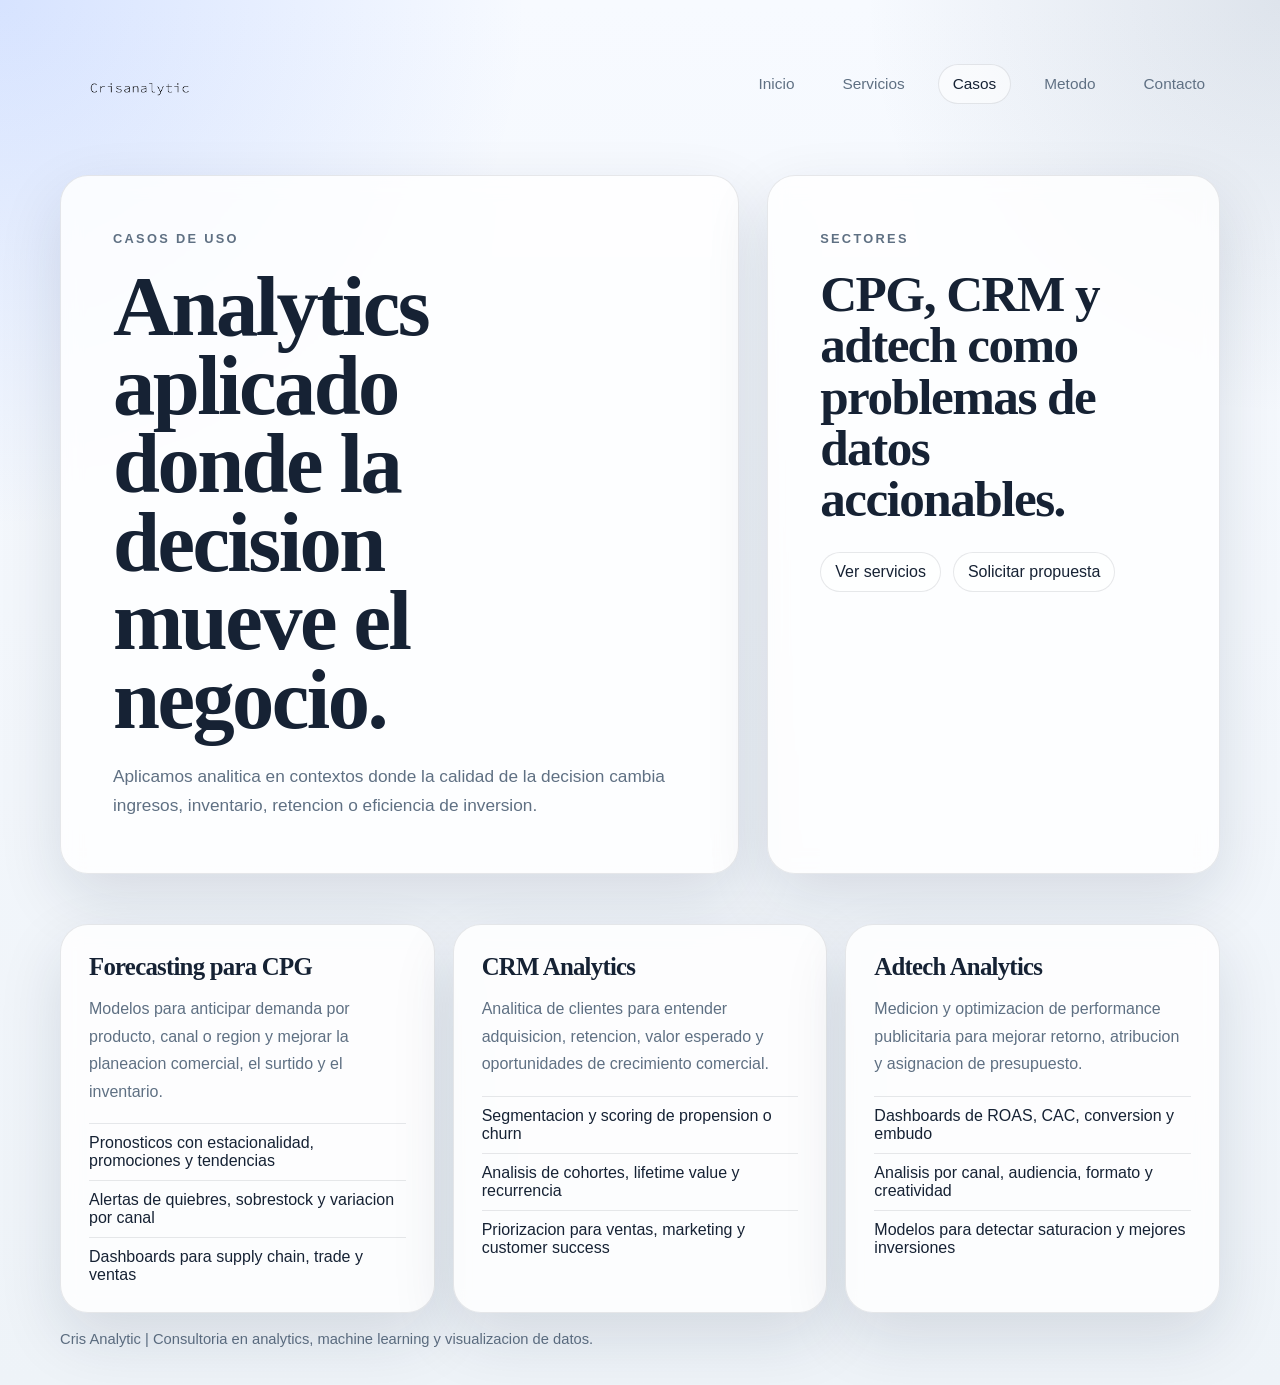
==== cases.html @ 9edd8080 "Convert site to multi-page navigation" ====
<!doctype html>
<html lang="es">
  <head>
    <meta charset="utf-8">
    <meta name="viewport" content="width=device-width, initial-scale=1">
    <title>Casos de Uso | Cris Analytic</title>
    <meta
      name="description"
      content="Casos de uso de forecasting para CPG, CRM analytics y adtech analytics."
    >
    <link rel="stylesheet" href="styles.css">
  </head>
  <body>
    <div class="page">
      <header class="topbar">
        <a class="brand" href="index.html" aria-label="Cris Analytic">
          <img src="assets/logotipo-negro.png" alt="Cris Analytic">
        </a>
        <nav class="nav">
          <a href="index.html">Inicio</a>
          <a href="services.html">Servicios</a>
          <a class="is-active" href="cases.html">Casos</a>
          <a href="method.html">Metodo</a>
          <a href="contact.html">Contacto</a>
        </nav>
      </header>

      <main>
        <section class="page-hero">
          <div class="page-panel">
            <p class="eyebrow">Casos de uso</p>
            <h1 style="max-width: 12ch;">Analytics aplicado donde la decision mueve el negocio.</h1>
            <p class="lede">
              Aplicamos analitica en contextos donde la calidad de la decision
              cambia ingresos, inventario, retencion o eficiencia de inversion.
            </p>
          </div>
          <div class="page-panel">
            <p class="eyebrow">Sectores</p>
            <h2>CPG, CRM y adtech como problemas de datos accionables.</h2>
            <div class="subnav">
              <a href="services.html">Ver servicios</a>
              <a href="contact.html">Solicitar propuesta</a>
            </div>
          </div>
        </section>

        <section>
          <div class="use-cases">
            <article class="section-card">
              <h3>Forecasting para CPG</h3>
              <p>
                Modelos para anticipar demanda por producto, canal o region y
                mejorar la planeacion comercial, el surtido y el inventario.
              </p>
              <ul class="list">
                <li>Pronosticos con estacionalidad, promociones y tendencias</li>
                <li>Alertas de quiebres, sobrestock y variacion por canal</li>
                <li>Dashboards para supply chain, trade y ventas</li>
              </ul>
            </article>
            <article class="section-card">
              <h3>CRM Analytics</h3>
              <p>
                Analitica de clientes para entender adquisicion, retencion,
                valor esperado y oportunidades de crecimiento comercial.
              </p>
              <ul class="list">
                <li>Segmentacion y scoring de propension o churn</li>
                <li>Analisis de cohortes, lifetime value y recurrencia</li>
                <li>Priorizacion para ventas, marketing y customer success</li>
              </ul>
            </article>
            <article class="section-card">
              <h3>Adtech Analytics</h3>
              <p>
                Medicion y optimizacion de performance publicitaria para mejorar
                retorno, atribucion y asignacion de presupuesto.
              </p>
              <ul class="list">
                <li>Dashboards de ROAS, CAC, conversion y embudo</li>
                <li>Analisis por canal, audiencia, formato y creatividad</li>
                <li>Modelos para detectar saturacion y mejores inversiones</li>
              </ul>
            </article>
          </div>
        </section>
      </main>

      <footer>
        Cris Analytic | Consultoria en analytics, machine learning y visualizacion de datos.
      </footer>
    </div>
  </body>
</html>
---- styles.css ----
:root {
  color-scheme: light;
  --bg: #eef3f8;
  --bg-strong: #0e2238;
  --surface: rgba(255, 255, 255, 0.82);
  --surface-strong: #f8fbff;
  --text: #162234;
  --muted: #5f7083;
  --line: rgba(22, 34, 52, 0.1);
  --accent: #2e6bff;
  --accent-2: #8ba3bd;
  --shadow: 0 24px 64px rgba(14, 34, 56, 0.12);
}

* {
  box-sizing: border-box;
}

html {
  scroll-behavior: smooth;
}

body {
  margin: 0;
  font-family: "Avenir Next", "Segoe UI", sans-serif;
  color: var(--text);
  background:
    radial-gradient(circle at top left, rgba(46, 107, 255, 0.16), transparent 28%),
    radial-gradient(circle at top right, rgba(69, 93, 120, 0.14), transparent 22%),
    linear-gradient(180deg, #f7faff 0%, var(--bg) 100%);
}

a {
  color: inherit;
  text-decoration: none;
}

.page {
  width: min(1160px, calc(100% - 32px));
  margin: 0 auto;
}

.topbar {
  display: flex;
  justify-content: space-between;
  align-items: center;
  padding: 24px 0 10px;
}

.brand {
  display: inline-flex;
  align-items: center;
}

.brand img {
  display: block;
  width: 172px;
  height: auto;
}

.nav {
  display: flex;
  gap: 18px;
  flex-wrap: wrap;
  font-size: 0.96rem;
  color: var(--muted);
}

.nav a {
  padding: 10px 14px;
  border-radius: 999px;
  border: 1px solid transparent;
}

.nav a:hover,
.nav a.is-active {
  border-color: var(--line);
  background: rgba(255, 255, 255, 0.55);
  color: var(--text);
}

.hero,
.page-hero {
  display: grid;
  grid-template-columns: minmax(0, 1.2fr) minmax(280px, 0.8fr);
  gap: 28px;
  padding: 22px 0 32px;
}

.hero-copy,
.hero-panel,
.section-card,
.contact-card,
.page-panel {
  border: 1px solid var(--line);
  border-radius: 28px;
  background: var(--surface);
  backdrop-filter: blur(10px);
  box-shadow: var(--shadow);
}

.hero-copy,
.page-panel {
  padding: 52px;
}

.hero-brand {
  display: inline-flex;
  align-items: center;
  margin-bottom: 22px;
}

.hero-brand img {
  display: block;
  width: min(240px, 58vw);
  height: auto;
}

.eyebrow {
  margin: 0 0 18px;
  font-size: 0.8rem;
  font-weight: 700;
  letter-spacing: 0.18em;
  text-transform: uppercase;
  color: var(--accent);
}

h1,
h2,
h3 {
  margin: 0;
  font-family: Georgia, "Times New Roman", serif;
  letter-spacing: -0.03em;
}

h1 {
  font-size: clamp(3rem, 6.6vw, 6rem);
  line-height: 0.93;
  max-width: 10ch;
}

h2 {
  font-size: clamp(2rem, 4vw, 3.2rem);
  line-height: 1;
}

.lede,
.page-panel p,
.section-head p,
.section-card p,
.step p,
.contact-card p,
.panel-top p,
.panel-item span {
  color: var(--muted);
  line-height: 1.72;
}

.lede {
  margin: 22px 0 0;
  max-width: 58ch;
  font-size: 1.08rem;
  line-height: 1.8;
}

.actions {
  display: flex;
  gap: 14px;
  flex-wrap: wrap;
  margin-top: 30px;
}

.button {
  display: inline-flex;
  align-items: center;
  justify-content: center;
  min-height: 48px;
  padding: 0 20px;
  border-radius: 999px;
  border: 1px solid transparent;
  font-weight: 700;
  transition: transform 180ms ease, border-color 180ms ease, background 180ms ease;
}

.button:hover {
  transform: translateY(-1px);
}

.button-primary {
  background: var(--bg-strong);
  color: #fff;
}

.button-secondary {
  border-color: var(--line);
  color: var(--text);
  background: rgba(255, 255, 255, 0.45);
}

.metrics,
.services,
.use-cases,
.approach,
.cards-2 {
  display: grid;
  gap: 18px;
}

.metrics,
.services,
.use-cases {
  grid-template-columns: repeat(3, minmax(0, 1fr));
}

.approach {
  grid-template-columns: repeat(4, minmax(0, 1fr));
  gap: 16px;
}

.cards-2 {
  grid-template-columns: repeat(2, minmax(0, 1fr));
}

.metric,
.step {
  border: 1px solid var(--line);
}

.metric {
  padding: 18px;
  border-radius: 18px;
  background: rgba(255, 255, 255, 0.6);
}

.metric strong {
  display: block;
  font-size: 1.7rem;
  font-family: Georgia, "Times New Roman", serif;
}

.metric span {
  display: block;
  margin-top: 6px;
  font-size: 0.92rem;
  color: var(--muted);
}

.hero-panel {
  overflow: hidden;
  background:
    linear-gradient(180deg, rgba(14, 34, 56, 0.98) 0%, rgba(27, 57, 92, 0.96) 100%);
  color: #edf4ff;
}

.panel-top {
  padding: 32px 32px 24px;
}

.panel-logo {
  display: block;
  width: 170px;
  height: auto;
  margin-bottom: 18px;
}

.panel-top p {
  margin: 0;
  color: rgba(237, 244, 255, 0.76);
  line-height: 1.7;
}

.panel-grid {
  display: grid;
  gap: 1px;
  background: rgba(255, 255, 255, 0.08);
}

.panel-item {
  padding: 22px 32px;
  background: rgba(0, 0, 0, 0.08);
}

.panel-item strong {
  display: block;
  font-size: 1rem;
}

.panel-item span {
  display: block;
  margin-top: 6px;
  color: rgba(237, 244, 255, 0.72);
  line-height: 1.6;
}

section {
  padding: 18px 0;
}

.section-head {
  display: flex;
  justify-content: space-between;
  gap: 24px;
  align-items: end;
  margin-bottom: 18px;
}

.section-head p {
  max-width: 58ch;
  margin: 0;
}

.section-card {
  padding: 28px;
}

.section-card h3 {
  font-size: 1.55rem;
  margin-bottom: 14px;
}

.section-card p {
  margin: 0;
}

.list {
  margin: 18px 0 0;
  padding: 0;
  list-style: none;
  display: grid;
  gap: 10px;
}

.list li {
  padding-top: 10px;
  border-top: 1px solid var(--line);
  color: var(--text);
}

.step {
  padding: 24px;
  border-radius: 22px;
  background: var(--surface-strong);
}

.step-index {
  display: inline-flex;
  align-items: center;
  justify-content: center;
  width: 38px;
  height: 38px;
  border-radius: 50%;
  margin-bottom: 16px;
  background: rgba(46, 107, 255, 0.12);
  color: var(--accent);
  font-weight: 800;
}

.step p {
  margin: 10px 0 0;
  line-height: 1.68;
}

.contact-card {
  padding: 34px;
  margin: 22px 0 40px;
  display: flex;
  justify-content: space-between;
  gap: 20px;
  align-items: center;
}

.contact-card p {
  margin: 12px 0 0;
  max-width: 58ch;
}

.mail {
  display: inline-flex;
  align-items: center;
  min-height: 52px;
  padding: 0 22px;
  border-radius: 999px;
  background: linear-gradient(135deg, #2258d8 0%, #2e6bff 100%);
  color: #fff;
  font-weight: 700;
  white-space: nowrap;
}

.subnav {
  display: flex;
  gap: 12px;
  flex-wrap: wrap;
  margin-top: 28px;
}

.subnav a {
  padding: 10px 14px;
  border-radius: 999px;
  border: 1px solid var(--line);
  background: rgba(255, 255, 255, 0.5);
}

footer {
  padding: 0 0 38px;
  font-size: 0.92rem;
  color: var(--muted);
}

@media (max-width: 960px) {
  .hero,
  .page-hero,
  .services,
  .use-cases,
  .approach,
  .contact-card,
  .cards-2 {
    grid-template-columns: 1fr;
  }

  .topbar,
  .section-head,
  .contact-card {
    align-items: start;
  }

  .contact-card {
    display: grid;
  }
}

@media (max-width: 640px) {
  .page {
    width: min(100% - 20px, 1160px);
  }

  .hero-copy,
  .page-panel,
  .section-card,
  .contact-card,
  .panel-top,
  .panel-item {
    padding-left: 22px;
    padding-right: 22px;
  }

  .hero-copy,
  .page-panel {
    padding-top: 34px;
    padding-bottom: 34px;
  }

  .nav {
    display: none;
  }

  .metrics {
    grid-template-columns: 1fr;
  }
}
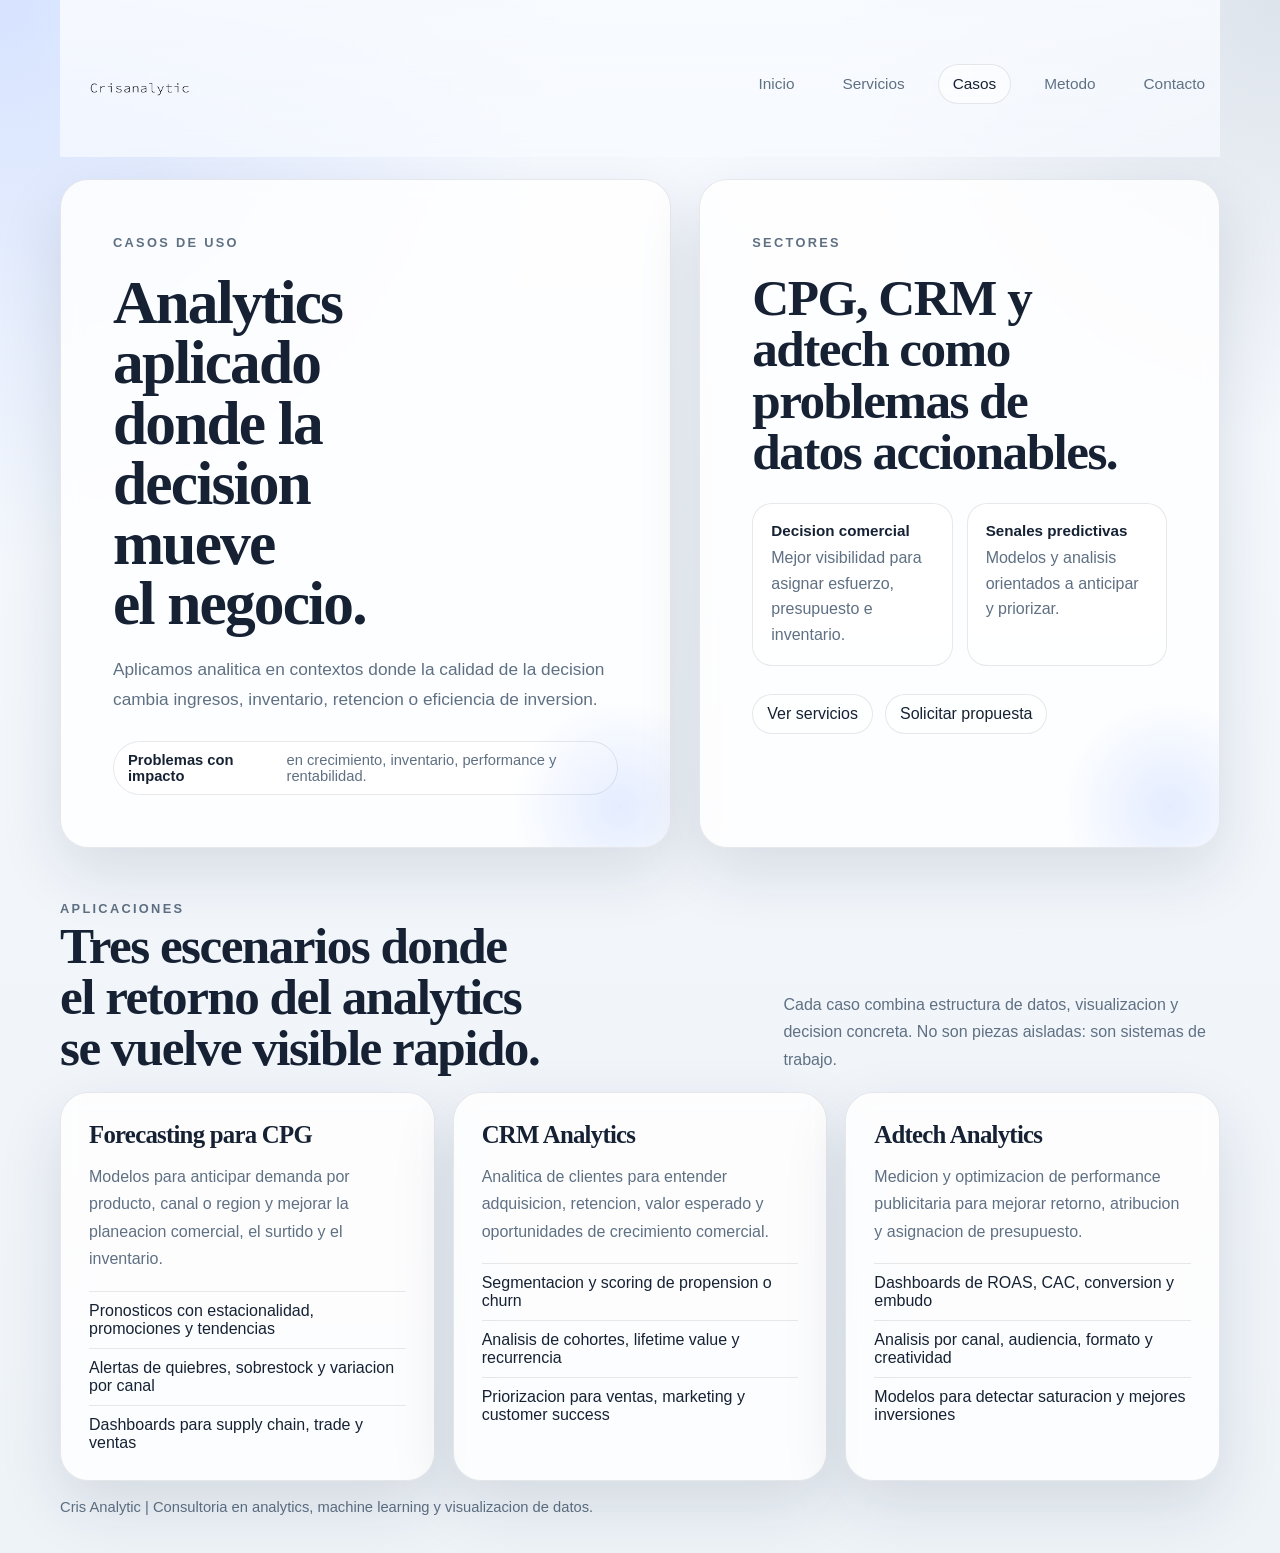
==== commit ecec91d2: "Refine internal pages and fix oversized headings" ====
--- a/cases.html
+++ b/cases.html
@@ -29,15 +29,26 @@
         <section class="page-hero">
           <div class="page-panel">
             <p class="eyebrow">Casos de uso</p>
-            <h1 style="max-width: 12ch;">Analytics aplicado donde la decision mueve el negocio.</h1>
+            <h1 class="page-title">Analytics aplicado donde la decision mueve el negocio.</h1>
             <p class="lede">
               Aplicamos analitica en contextos donde la calidad de la decision
               cambia ingresos, inventario, retencion o eficiencia de inversion.
             </p>
+            <div class="page-kicker"><strong>Problemas con impacto</strong><span>en crecimiento, inventario, performance y rentabilidad.</span></div>
           </div>
           <div class="page-panel">
             <p class="eyebrow">Sectores</p>
             <h2>CPG, CRM y adtech como problemas de datos accionables.</h2>
+            <div class="micro-grid">
+              <div class="micro-card">
+                <strong>Decision comercial</strong>
+                <span>Mejor visibilidad para asignar esfuerzo, presupuesto e inventario.</span>
+              </div>
+              <div class="micro-card">
+                <strong>Senales predictivas</strong>
+                <span>Modelos y analisis orientados a anticipar y priorizar.</span>
+              </div>
+            </div>
             <div class="subnav">
               <a href="services.html">Ver servicios</a>
               <a href="contact.html">Solicitar propuesta</a>
@@ -46,6 +57,16 @@
         </section>
 
         <section>
+          <div class="section-head">
+            <div>
+              <p class="eyebrow">Aplicaciones</p>
+              <h2>Tres escenarios donde el retorno del analytics se vuelve visible rapido.</h2>
+            </div>
+            <p>
+              Cada caso combina estructura de datos, visualizacion y decision
+              concreta. No son piezas aisladas: son sistemas de trabajo.
+            </p>
+          </div>
           <div class="use-cases">
             <article class="section-card">
               <h3>Forecasting para CPG</h3>
--- a/styles.css
+++ b/styles.css
@@ -44,7 +44,12 @@
   display: flex;
   justify-content: space-between;
   align-items: center;
-  padding: 24px 0 10px;
+  padding: 24px 0 14px;
+  position: sticky;
+  top: 0;
+  z-index: 20;
+  backdrop-filter: blur(16px);
+  background: linear-gradient(180deg, rgba(247, 250, 255, 0.92) 0%, rgba(247, 250, 255, 0.72) 100%);
 }
 
 .brand {
@@ -85,6 +90,11 @@
   grid-template-columns: minmax(0, 1.2fr) minmax(280px, 0.8fr);
   gap: 28px;
   padding: 22px 0 32px;
+}
+
+.page-hero {
+  grid-template-columns: minmax(0, 1.08fr) minmax(320px, 0.92fr);
+  align-items: stretch;
 }
 
 .hero-copy,
@@ -104,6 +114,23 @@
   padding: 52px;
 }
 
+.page-panel {
+  position: relative;
+  overflow: hidden;
+}
+
+.page-panel::before {
+  content: "";
+  position: absolute;
+  right: -60px;
+  bottom: -70px;
+  width: 220px;
+  height: 220px;
+  border-radius: 50%;
+  background: radial-gradient(circle, rgba(46, 107, 255, 0.12) 0%, rgba(46, 107, 255, 0) 70%);
+  pointer-events: none;
+}
+
 .hero-brand {
   display: inline-flex;
   align-items: center;
@@ -137,11 +164,13 @@
   font-size: clamp(3rem, 6.6vw, 6rem);
   line-height: 0.93;
   max-width: 10ch;
+  text-wrap: balance;
 }
 
 h2 {
   font-size: clamp(2rem, 4vw, 3.2rem);
   line-height: 1;
+  text-wrap: balance;
 }
 
 .lede,
@@ -163,6 +192,29 @@
   line-height: 1.8;
 }
 
+.page-title {
+  max-width: 11ch;
+  font-size: clamp(2.65rem, 4.8vw, 4.9rem);
+  line-height: 0.98;
+}
+
+.page-kicker {
+  display: inline-flex;
+  align-items: center;
+  gap: 10px;
+  padding: 10px 14px;
+  margin-top: 26px;
+  border: 1px solid var(--line);
+  border-radius: 999px;
+  background: rgba(255, 255, 255, 0.65);
+  font-size: 0.92rem;
+  color: var(--muted);
+}
+
+.page-kicker strong {
+  color: var(--text);
+}
+
 .actions {
   display: flex;
   gap: 14px;
@@ -398,6 +450,38 @@
   border-radius: 999px;
   border: 1px solid var(--line);
   background: rgba(255, 255, 255, 0.5);
+}
+
+.subnav a:hover {
+  background: rgba(46, 107, 255, 0.08);
+  border-color: rgba(46, 107, 255, 0.18);
+}
+
+.micro-grid {
+  display: grid;
+  grid-template-columns: repeat(2, minmax(0, 1fr));
+  gap: 14px;
+  margin-top: 26px;
+}
+
+.micro-card {
+  padding: 18px;
+  border: 1px solid var(--line);
+  border-radius: 20px;
+  background: rgba(255, 255, 255, 0.58);
+}
+
+.micro-card strong {
+  display: block;
+  font-size: 0.95rem;
+  color: var(--text);
+}
+
+.micro-card span {
+  display: block;
+  margin-top: 6px;
+  color: var(--muted);
+  line-height: 1.6;
 }
 
 footer {
@@ -426,6 +510,10 @@
   .contact-card {
     display: grid;
   }
+
+  .page-title {
+    max-width: none;
+  }
 }
 
 @media (max-width: 640px) {
@@ -449,11 +537,28 @@
     padding-bottom: 34px;
   }
 
+  .topbar {
+    position: static;
+    display: grid;
+    gap: 14px;
+  }
+
   .nav {
+    display: flex;
+    overflow-x: auto;
+    padding-bottom: 4px;
+    scrollbar-width: none;
+  }
+
+  .nav::-webkit-scrollbar {
     display: none;
   }
 
   .metrics {
     grid-template-columns: 1fr;
   }
-}
+
+  .micro-grid {
+    grid-template-columns: 1fr;
+  }
+}
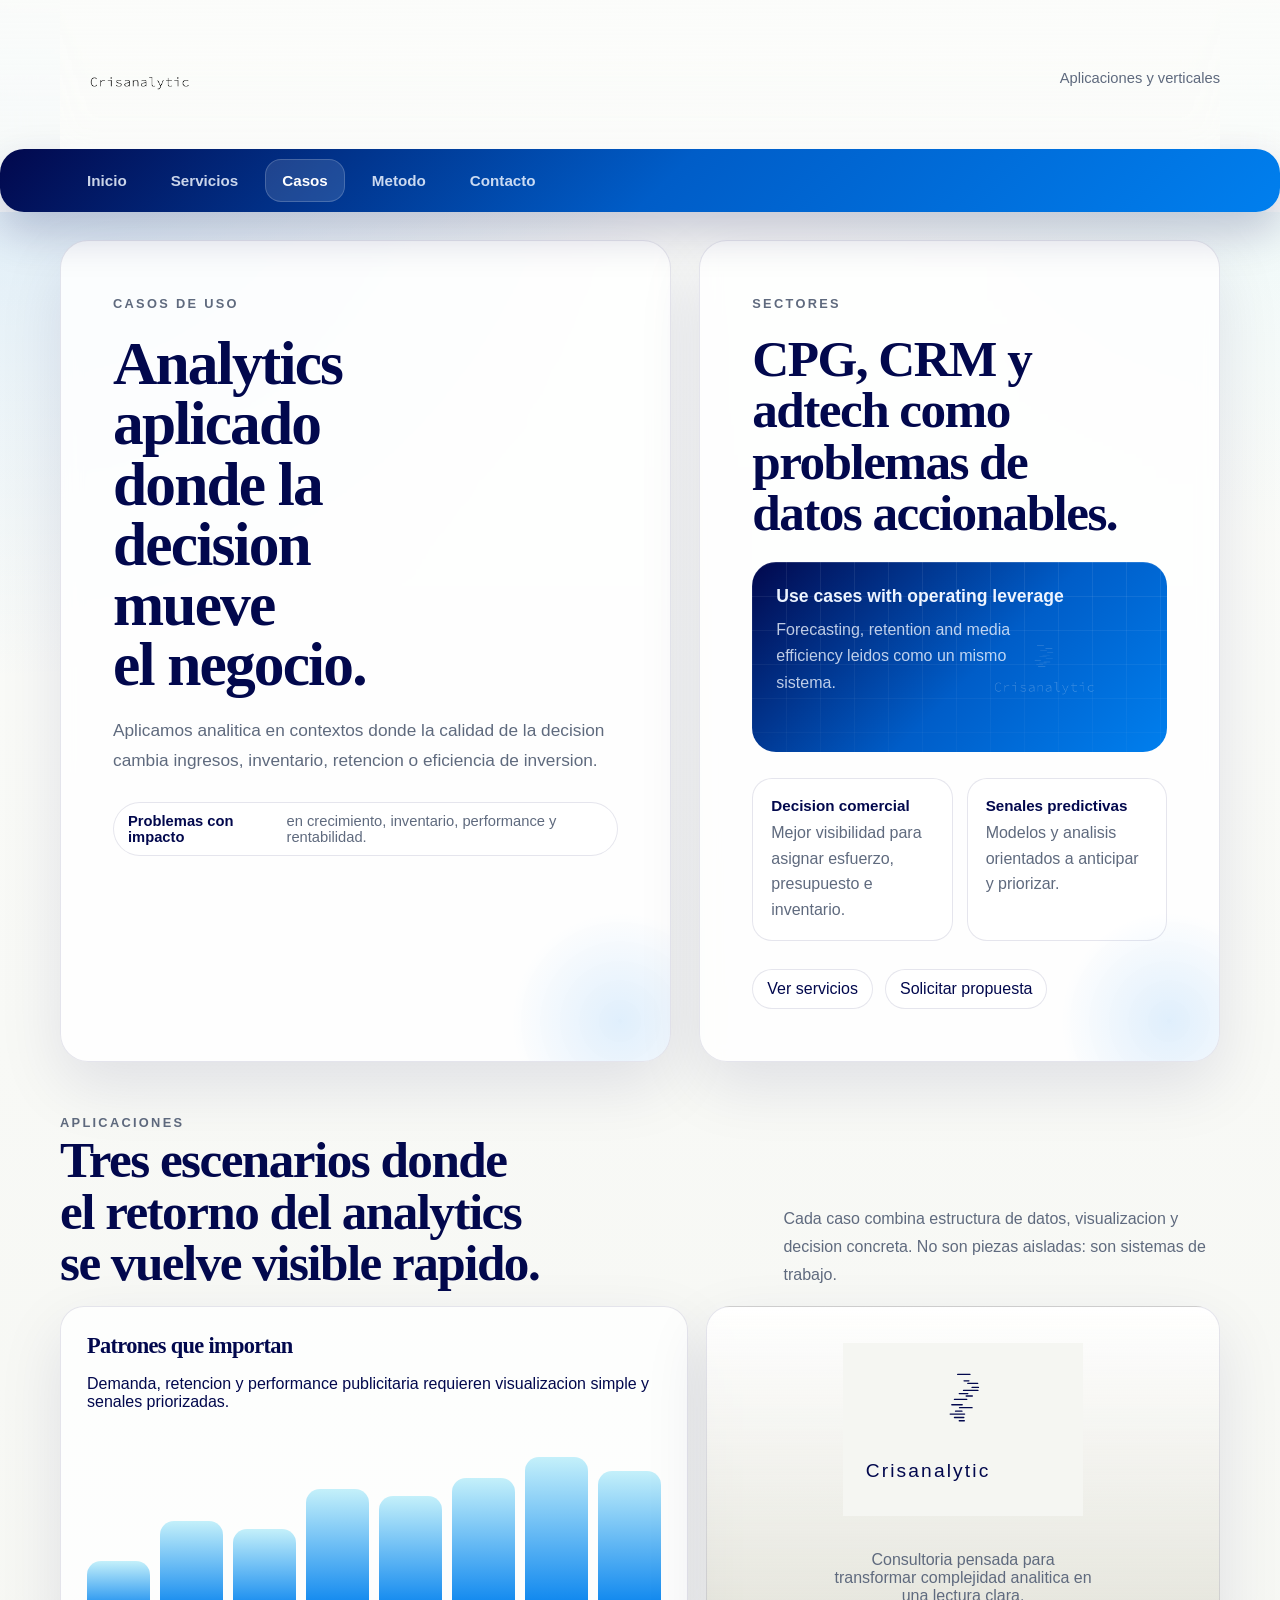
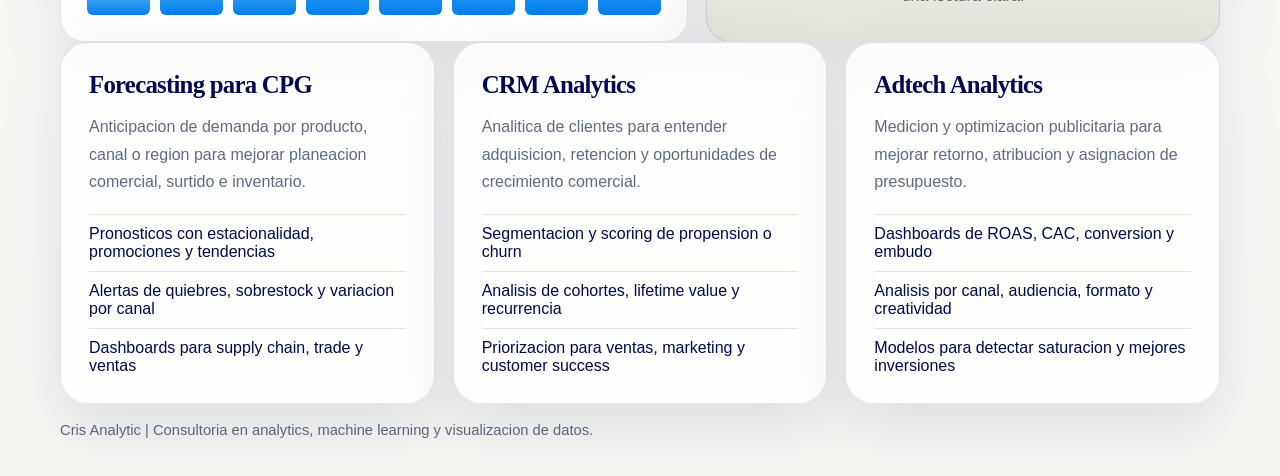
==== commit bfa6546e: "Apply new brand palette and add line logo asset" ====
--- a/cases.html
+++ b/cases.html
@@ -11,19 +11,29 @@
     <link rel="stylesheet" href="styles.css">
   </head>
   <body>
-    <div class="page">
-      <header class="topbar">
-        <a class="brand" href="index.html" aria-label="Cris Analytic">
-          <img src="assets/logotipo-negro.png" alt="Cris Analytic">
-        </a>
-        <nav class="nav">
+    <div class="header-stack">
+      <div class="page">
+        <header class="topbar">
+          <a class="brand" href="index.html" aria-label="Cris Analytic">
+            <img src="assets/logotipo-negro.png" alt="Cris Analytic">
+          </a>
+          <nav class="nav">
+            <span>Aplicaciones y verticales</span>
+          </nav>
+        </header>
+      </div>
+      <nav class="tabbar" aria-label="Secciones del sitio">
+        <div class="tabbar-inner">
           <a href="index.html">Inicio</a>
           <a href="services.html">Servicios</a>
           <a class="is-active" href="cases.html">Casos</a>
           <a href="method.html">Metodo</a>
           <a href="contact.html">Contacto</a>
-        </nav>
-      </header>
+        </div>
+      </nav>
+    </div>
+
+    <div class="page">
 
       <main>
         <section class="page-hero">
@@ -39,6 +49,14 @@
           <div class="page-panel">
             <p class="eyebrow">Sectores</p>
             <h2>CPG, CRM y adtech como problemas de datos accionables.</h2>
+            <div class="hero-visual" aria-hidden="true" style="margin-top: 24px; min-height: 190px;">
+              <div class="hero-visual-grid"></div>
+              <div class="hero-visual-copy">
+                <strong>Use cases with operating leverage</strong>
+                <span>Forecasting, retention and media efficiency leidos como un mismo sistema.</span>
+              </div>
+              <img src="assets/isologo-blanco.png" alt="">
+            </div>
             <div class="micro-grid">
               <div class="micro-card">
                 <strong>Decision comercial</strong>
@@ -67,12 +85,32 @@
               concreta. No son piezas aisladas: son sistemas de trabajo.
             </p>
           </div>
+          <div class="visual-band">
+            <article class="visual-card">
+              <h3>Patrones que importan</h3>
+              <p>Demanda, retencion y performance publicitaria requieren visualizacion simple y senales priorizadas.</p>
+              <div class="mini-chart" aria-hidden="true">
+                <span style="height: 30%;"></span>
+                <span style="height: 52%;"></span>
+                <span style="height: 48%;"></span>
+                <span style="height: 70%;"></span>
+                <span style="height: 66%;"></span>
+                <span style="height: 76%;"></span>
+                <span style="height: 88%;"></span>
+                <span style="height: 80%;"></span>
+              </div>
+            </article>
+            <article class="logo-card">
+              <img src="assets/crisanalytic-line.svg" alt="Crisanalytic">
+              <p>Consultoria pensada para transformar complejidad analitica en una lectura clara.</p>
+            </article>
+          </div>
           <div class="use-cases">
             <article class="section-card">
               <h3>Forecasting para CPG</h3>
               <p>
-                Modelos para anticipar demanda por producto, canal o region y
-                mejorar la planeacion comercial, el surtido y el inventario.
+                Anticipacion de demanda por producto, canal o region para
+                mejorar planeacion comercial, surtido e inventario.
               </p>
               <ul class="list">
                 <li>Pronosticos con estacionalidad, promociones y tendencias</li>
@@ -83,8 +121,8 @@
             <article class="section-card">
               <h3>CRM Analytics</h3>
               <p>
-                Analitica de clientes para entender adquisicion, retencion,
-                valor esperado y oportunidades de crecimiento comercial.
+                Analitica de clientes para entender adquisicion, retencion y
+                oportunidades de crecimiento comercial.
               </p>
               <ul class="list">
                 <li>Segmentacion y scoring de propension o churn</li>
@@ -95,8 +133,8 @@
             <article class="section-card">
               <h3>Adtech Analytics</h3>
               <p>
-                Medicion y optimizacion de performance publicitaria para mejorar
-                retorno, atribucion y asignacion de presupuesto.
+                Medicion y optimizacion publicitaria para mejorar retorno,
+                atribucion y asignacion de presupuesto.
               </p>
               <ul class="list">
                 <li>Dashboards de ROAS, CAC, conversion y embudo</li>
--- a/styles.css
+++ b/styles.css
@@ -1,15 +1,16 @@
 :root {
   color-scheme: light;
-  --bg: #eef3f8;
-  --bg-strong: #0e2238;
+  --bg: #f5f6f2;
+  --bg-strong: #02084d;
   --surface: rgba(255, 255, 255, 0.82);
-  --surface-strong: #f8fbff;
-  --text: #162234;
-  --muted: #5f7083;
-  --line: rgba(22, 34, 52, 0.1);
-  --accent: #2e6bff;
-  --accent-2: #8ba3bd;
-  --shadow: 0 24px 64px rgba(14, 34, 56, 0.12);
+  --surface-strong: #fbfcfa;
+  --text: #02084d;
+  --muted: #5f6a7e;
+  --line: rgba(2, 8, 77, 0.1);
+  --accent: #007fee;
+  --accent-2: #c4f0fa;
+  --sand: #cecdbd;
+  --shadow: 0 24px 64px rgba(2, 8, 77, 0.1);
 }
 
 * {
@@ -25,9 +26,9 @@
   font-family: "Avenir Next", "Segoe UI", sans-serif;
   color: var(--text);
   background:
-    radial-gradient(circle at top left, rgba(46, 107, 255, 0.16), transparent 28%),
-    radial-gradient(circle at top right, rgba(69, 93, 120, 0.14), transparent 22%),
-    linear-gradient(180deg, #f7faff 0%, var(--bg) 100%);
+    radial-gradient(circle at top left, rgba(0, 127, 238, 0.14), transparent 28%),
+    radial-gradient(circle at top right, rgba(196, 240, 250, 0.3), transparent 22%),
+    linear-gradient(180deg, #fbfcfa 0%, var(--bg) 100%);
 }
 
 a {
@@ -44,12 +45,59 @@
   display: flex;
   justify-content: space-between;
   align-items: center;
-  padding: 24px 0 14px;
+  padding: 18px 0 12px;
   position: sticky;
   top: 0;
   z-index: 20;
   backdrop-filter: blur(16px);
-  background: linear-gradient(180deg, rgba(247, 250, 255, 0.92) 0%, rgba(247, 250, 255, 0.72) 100%);
+  background: linear-gradient(180deg, rgba(251, 252, 250, 0.94) 0%, rgba(251, 252, 250, 0.78) 100%);
+}
+
+.header-stack {
+  position: sticky;
+  top: 0;
+  z-index: 30;
+  backdrop-filter: blur(16px);
+  background: linear-gradient(180deg, rgba(251, 252, 250, 0.96) 0%, rgba(251, 252, 250, 0.8) 100%);
+}
+
+.tabbar {
+  margin: 0 0 18px;
+  border-radius: 24px;
+  background: linear-gradient(135deg, #02084d 0%, #005dc8 52%, #007fee 100%);
+  box-shadow: 0 20px 45px rgba(2, 8, 77, 0.22);
+}
+
+.tabbar-inner {
+  width: min(1160px, calc(100% - 32px));
+  margin: 0 auto;
+  display: flex;
+  gap: 10px;
+  align-items: center;
+  padding: 10px;
+  overflow-x: auto;
+  scrollbar-width: none;
+}
+
+.tabbar-inner::-webkit-scrollbar {
+  display: none;
+}
+
+.tabbar a {
+  color: rgba(237, 244, 255, 0.85);
+  white-space: nowrap;
+  padding: 12px 16px;
+  border-radius: 16px;
+  border: 1px solid transparent;
+  font-size: 0.95rem;
+  font-weight: 600;
+}
+
+.tabbar a:hover,
+.tabbar a.is-active {
+  color: #fff;
+  background: rgba(255, 255, 255, 0.12);
+  border-color: rgba(255, 255, 255, 0.18);
 }
 
 .brand {
@@ -65,23 +113,10 @@
 
 .nav {
   display: flex;
-  gap: 18px;
+  gap: 14px;
   flex-wrap: wrap;
-  font-size: 0.96rem;
+  font-size: 0.92rem;
   color: var(--muted);
-}
-
-.nav a {
-  padding: 10px 14px;
-  border-radius: 999px;
-  border: 1px solid transparent;
-}
-
-.nav a:hover,
-.nav a.is-active {
-  border-color: var(--line);
-  background: rgba(255, 255, 255, 0.55);
-  color: var(--text);
 }
 
 .hero,
@@ -89,7 +124,7 @@
   display: grid;
   grid-template-columns: minmax(0, 1.2fr) minmax(280px, 0.8fr);
   gap: 28px;
-  padding: 22px 0 32px;
+  padding: 10px 0 32px;
 }
 
 .page-hero {
@@ -127,7 +162,7 @@
   width: 220px;
   height: 220px;
   border-radius: 50%;
-  background: radial-gradient(circle, rgba(46, 107, 255, 0.12) 0%, rgba(46, 107, 255, 0) 70%);
+  background: radial-gradient(circle, rgba(0, 127, 238, 0.12) 0%, rgba(0, 127, 238, 0) 70%);
   pointer-events: none;
 }
 
@@ -206,7 +241,7 @@
   margin-top: 26px;
   border: 1px solid var(--line);
   border-radius: 999px;
-  background: rgba(255, 255, 255, 0.65);
+  background: rgba(255, 255, 255, 0.76);
   font-size: 0.92rem;
   color: var(--muted);
 }
@@ -249,6 +284,86 @@
   background: rgba(255, 255, 255, 0.45);
 }
 
+.visual-shell {
+  display: grid;
+  gap: 18px;
+  margin-top: 26px;
+}
+
+.hero-visual {
+  position: relative;
+  min-height: 220px;
+  overflow: hidden;
+  border-radius: 24px;
+  background: linear-gradient(135deg, #02084d 0%, #005dc8 55%, #007fee 100%);
+  box-shadow: inset 0 1px 0 rgba(255, 255, 255, 0.08);
+}
+
+.hero-visual img {
+  position: absolute;
+  right: 24px;
+  bottom: 18px;
+  width: min(240px, 42%);
+  height: auto;
+  opacity: 0.24;
+}
+
+.hero-visual-grid {
+  position: absolute;
+  inset: 0;
+  background:
+    linear-gradient(rgba(255, 255, 255, 0.08) 1px, transparent 1px),
+    linear-gradient(90deg, rgba(255, 255, 255, 0.08) 1px, transparent 1px);
+  background-size: 34px 34px;
+  mask-image: linear-gradient(180deg, rgba(0, 0, 0, 1), rgba(0, 0, 0, 0.35));
+}
+
+.hero-visual-copy {
+  position: relative;
+  z-index: 1;
+  padding: 24px;
+  max-width: 340px;
+  color: #edf4ff;
+}
+
+.hero-visual-copy strong {
+  display: block;
+  font-size: 1.1rem;
+}
+
+.hero-visual-copy span {
+  display: block;
+  margin-top: 10px;
+  line-height: 1.65;
+  color: rgba(237, 244, 255, 0.8);
+}
+
+.stat-strip {
+  display: grid;
+  grid-template-columns: repeat(3, minmax(0, 1fr));
+  gap: 12px;
+}
+
+.stat-chip {
+  padding: 16px 18px;
+  border-radius: 18px;
+  border: 1px solid var(--line);
+  background: rgba(196, 240, 250, 0.36);
+}
+
+.stat-chip strong {
+  display: block;
+  font: 700 1.15rem/1.1 Georgia, "Times New Roman", serif;
+}
+
+.stat-chip span {
+  display: block;
+  margin-top: 8px;
+  color: var(--muted);
+  line-height: 1.5;
+  font-size: 0.92rem;
+}
+
 .metrics,
 .services,
 .use-cases,
@@ -300,7 +415,7 @@
 .hero-panel {
   overflow: hidden;
   background:
-    linear-gradient(180deg, rgba(14, 34, 56, 0.98) 0%, rgba(27, 57, 92, 0.96) 100%);
+    linear-gradient(180deg, rgba(2, 8, 77, 0.98) 0%, rgba(0, 93, 200, 0.96) 100%);
   color: #edf4ff;
 }
 
@@ -342,6 +457,65 @@
   margin-top: 6px;
   color: rgba(237, 244, 255, 0.72);
   line-height: 1.6;
+}
+
+.visual-band {
+  display: grid;
+  grid-template-columns: 1.1fr 0.9fr;
+  gap: 18px;
+}
+
+.visual-card,
+.logo-card {
+  border: 1px solid var(--line);
+  border-radius: 24px;
+  background: rgba(255, 255, 255, 0.78);
+  box-shadow: var(--shadow);
+}
+
+.visual-card {
+  padding: 26px;
+}
+
+.visual-card h3,
+.logo-card h3 {
+  margin-bottom: 10px;
+  font-size: 1.4rem;
+}
+
+.mini-chart {
+  display: grid;
+  grid-template-columns: repeat(8, 1fr);
+  gap: 10px;
+  align-items: end;
+  height: 180px;
+  margin-top: 24px;
+}
+
+.mini-chart span {
+  display: block;
+  border-radius: 14px 14px 6px 6px;
+  background: linear-gradient(180deg, #c4f0fa 0%, #007fee 100%);
+  min-height: 32px;
+}
+
+.logo-card {
+  padding: 26px;
+  display: grid;
+  place-items: center;
+  text-align: center;
+  background: linear-gradient(180deg, rgba(255, 255, 255, 0.92) 0%, rgba(206, 205, 189, 0.46) 100%);
+}
+
+.logo-card img {
+  width: min(240px, 100%);
+  height: auto;
+}
+
+.logo-card p {
+  margin: 16px 0 0;
+  color: var(--muted);
+  max-width: 30ch;
 }
 
 section {
@@ -402,7 +576,7 @@
   height: 38px;
   border-radius: 50%;
   margin-bottom: 16px;
-  background: rgba(46, 107, 255, 0.12);
+  background: rgba(0, 127, 238, 0.14);
   color: var(--accent);
   font-weight: 800;
 }
@@ -432,7 +606,7 @@
   min-height: 52px;
   padding: 0 22px;
   border-radius: 999px;
-  background: linear-gradient(135deg, #2258d8 0%, #2e6bff 100%);
+  background: linear-gradient(135deg, #02084d 0%, #007fee 100%);
   color: #fff;
   font-weight: 700;
   white-space: nowrap;
@@ -497,7 +671,9 @@
   .use-cases,
   .approach,
   .contact-card,
-  .cards-2 {
+  .cards-2,
+  .visual-band,
+  .stat-strip {
     grid-template-columns: 1fr;
   }
 
@@ -537,20 +713,17 @@
     padding-bottom: 34px;
   }
 
+  .header-stack,
   .topbar {
     position: static;
+  }
+
+  .topbar {
     display: grid;
-    gap: 14px;
+    gap: 10px;
   }
 
   .nav {
-    display: flex;
-    overflow-x: auto;
-    padding-bottom: 4px;
-    scrollbar-width: none;
-  }
-
-  .nav::-webkit-scrollbar {
     display: none;
   }
 
@@ -561,4 +734,13 @@
   .micro-grid {
     grid-template-columns: 1fr;
   }
-}
+
+  .hero-visual {
+    min-height: 180px;
+  }
+
+  .hero-visual img {
+    width: 46%;
+    right: 14px;
+  }
+}
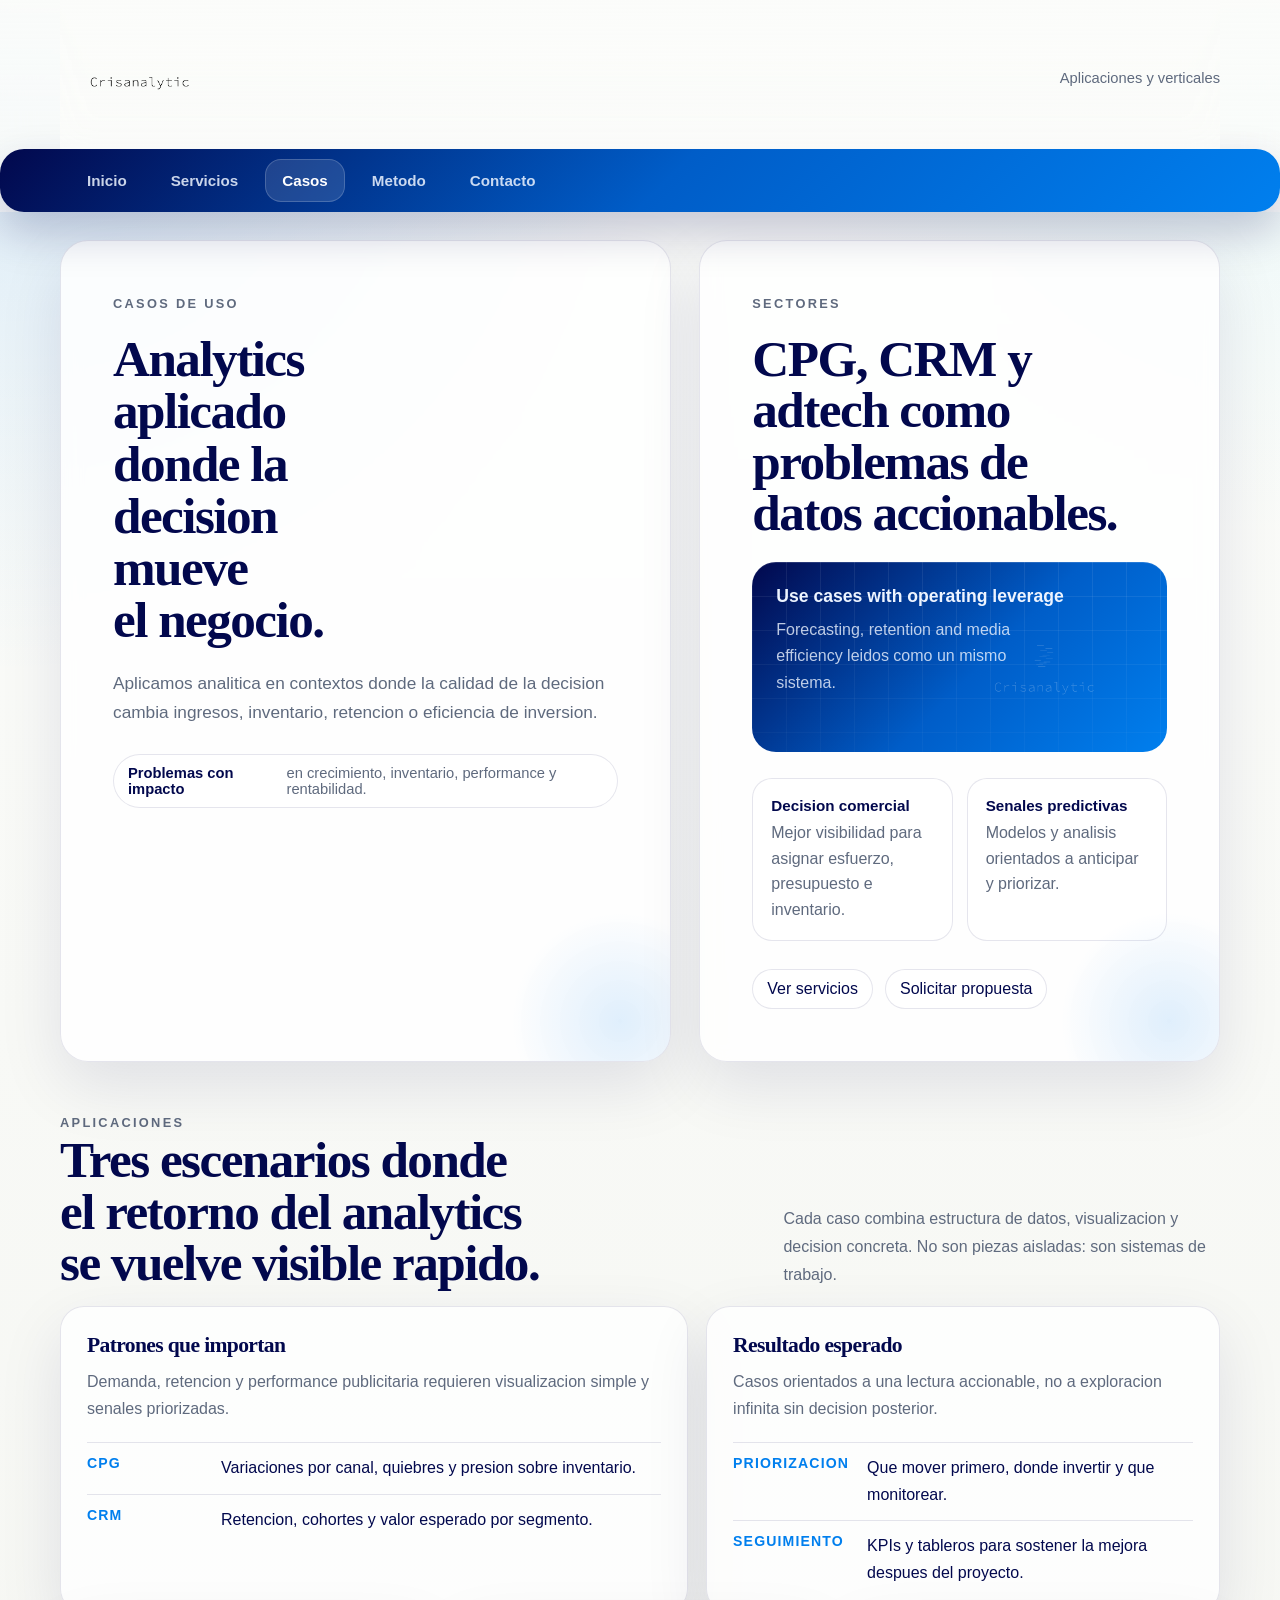
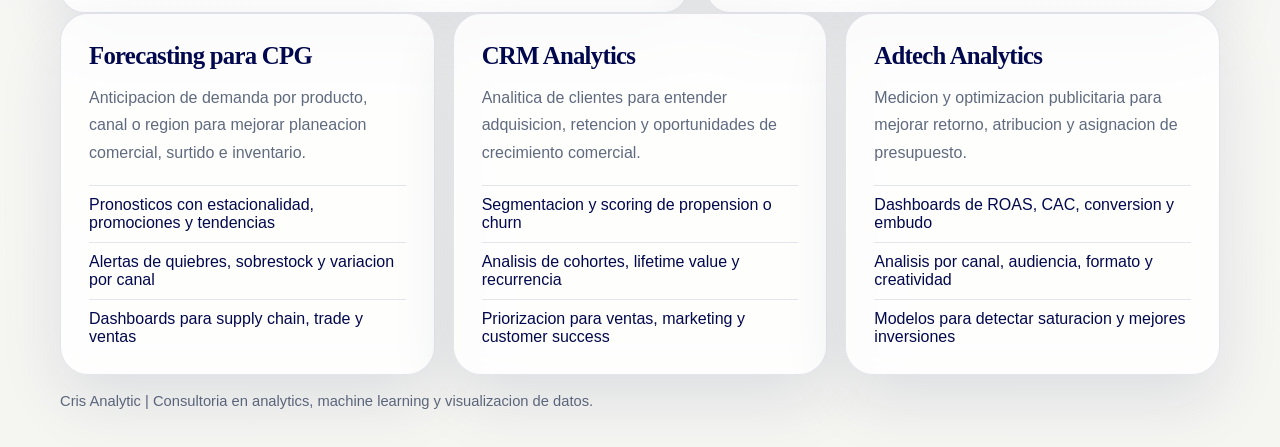
==== commit 74197d93: "Fix text overflow and replace decorative blocks with useful content" ====
--- a/cases.html
+++ b/cases.html
@@ -86,23 +86,33 @@
             </p>
           </div>
           <div class="visual-band">
-            <article class="visual-card">
+            <article class="insight-card">
               <h3>Patrones que importan</h3>
               <p>Demanda, retencion y performance publicitaria requieren visualizacion simple y senales priorizadas.</p>
-              <div class="mini-chart" aria-hidden="true">
-                <span style="height: 30%;"></span>
-                <span style="height: 52%;"></span>
-                <span style="height: 48%;"></span>
-                <span style="height: 70%;"></span>
-                <span style="height: 66%;"></span>
-                <span style="height: 76%;"></span>
-                <span style="height: 88%;"></span>
-                <span style="height: 80%;"></span>
+              <div class="data-points">
+                <div class="data-point">
+                  <strong>CPG</strong>
+                  <span>Variaciones por canal, quiebres y presion sobre inventario.</span>
+                </div>
+                <div class="data-point">
+                  <strong>CRM</strong>
+                  <span>Retencion, cohortes y valor esperado por segmento.</span>
+                </div>
               </div>
             </article>
-            <article class="logo-card">
-              <img src="assets/crisanalytic-line.svg" alt="Crisanalytic">
-              <p>Consultoria pensada para transformar complejidad analitica en una lectura clara.</p>
+            <article class="insight-card">
+              <h3>Resultado esperado</h3>
+              <p>Casos orientados a una lectura accionable, no a exploracion infinita sin decision posterior.</p>
+              <div class="data-points">
+                <div class="data-point">
+                  <strong>Priorizacion</strong>
+                  <span>Que mover primero, donde invertir y que monitorear.</span>
+                </div>
+                <div class="data-point">
+                  <strong>Seguimiento</strong>
+                  <span>KPIs y tableros para sostener la mejora despues del proyecto.</span>
+                </div>
+              </div>
             </article>
           </div>
           <div class="use-cases">
--- a/styles.css
+++ b/styles.css
@@ -228,9 +228,10 @@
 }
 
 .page-title {
-  max-width: 11ch;
-  font-size: clamp(2.65rem, 4.8vw, 4.9rem);
-  line-height: 0.98;
+  max-width: 9ch;
+  font-size: clamp(2.2rem, 4vw, 3.9rem);
+  line-height: 1.02;
+  overflow-wrap: anywhere;
 }
 
 .page-kicker {
@@ -466,7 +467,8 @@
 }
 
 .visual-card,
-.logo-card {
+.logo-card,
+.insight-card {
   border: 1px solid var(--line);
   border-radius: 24px;
   background: rgba(255, 255, 255, 0.78);
@@ -516,6 +518,48 @@
   margin: 16px 0 0;
   color: var(--muted);
   max-width: 30ch;
+}
+
+.insight-card {
+  padding: 26px;
+}
+
+.insight-card h3 {
+  margin-bottom: 10px;
+  font-size: 1.35rem;
+}
+
+.insight-card p {
+  margin: 0;
+  color: var(--muted);
+  line-height: 1.7;
+}
+
+.data-points {
+  display: grid;
+  gap: 12px;
+  margin-top: 20px;
+}
+
+.data-point {
+  display: grid;
+  grid-template-columns: 120px 1fr;
+  gap: 14px;
+  align-items: start;
+  padding-top: 12px;
+  border-top: 1px solid var(--line);
+}
+
+.data-point strong {
+  font-size: 0.88rem;
+  letter-spacing: 0.08em;
+  text-transform: uppercase;
+  color: var(--accent);
+}
+
+.data-point span {
+  color: var(--text);
+  line-height: 1.65;
 }
 
 section {
@@ -735,6 +779,11 @@
     grid-template-columns: 1fr;
   }
 
+  .data-point {
+    grid-template-columns: 1fr;
+    gap: 6px;
+  }
+
   .hero-visual {
     min-height: 180px;
   }
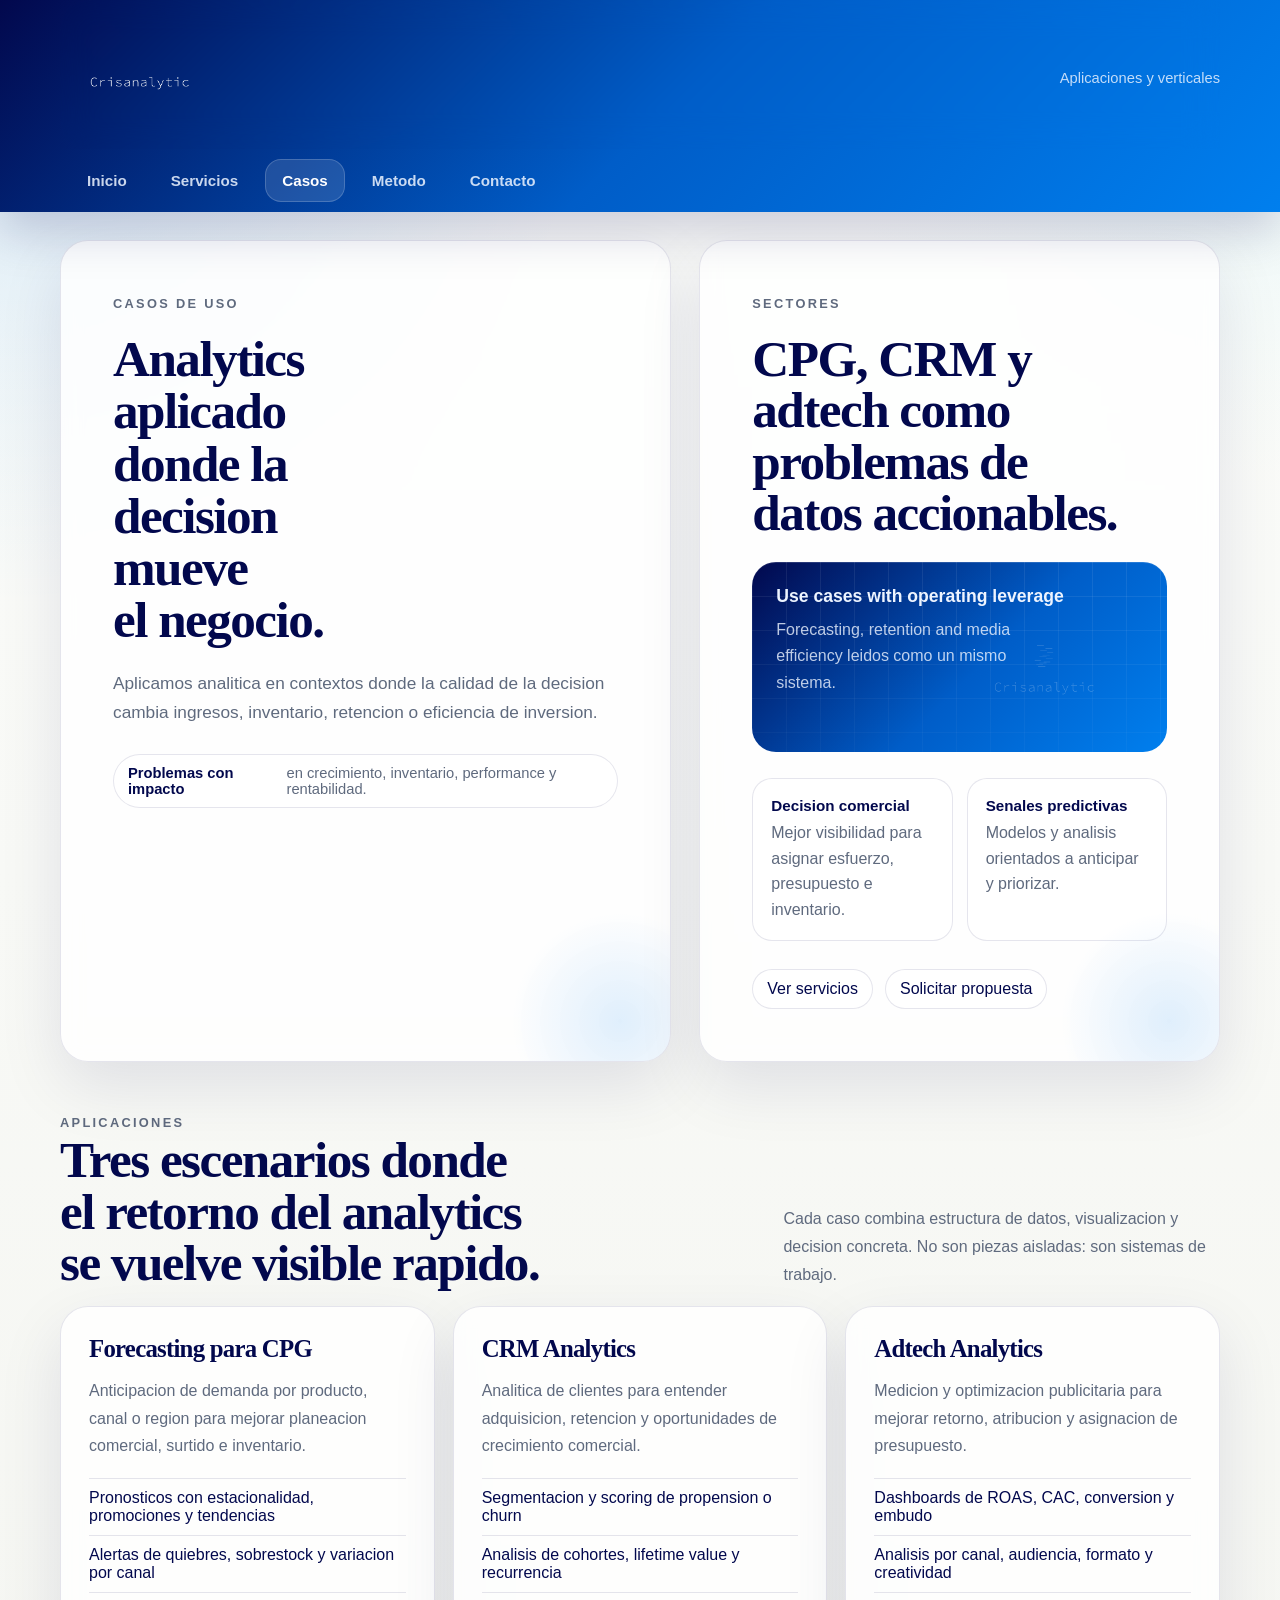
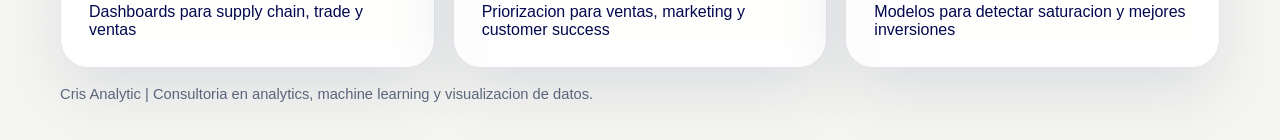
==== commit 375dfce1: "Remove internal info panels and unify blue header" ====
--- a/cases.html
+++ b/cases.html
@@ -85,36 +85,6 @@
               concreta. No son piezas aisladas: son sistemas de trabajo.
             </p>
           </div>
-          <div class="visual-band">
-            <article class="insight-card">
-              <h3>Patrones que importan</h3>
-              <p>Demanda, retencion y performance publicitaria requieren visualizacion simple y senales priorizadas.</p>
-              <div class="data-points">
-                <div class="data-point">
-                  <strong>CPG</strong>
-                  <span>Variaciones por canal, quiebres y presion sobre inventario.</span>
-                </div>
-                <div class="data-point">
-                  <strong>CRM</strong>
-                  <span>Retencion, cohortes y valor esperado por segmento.</span>
-                </div>
-              </div>
-            </article>
-            <article class="insight-card">
-              <h3>Resultado esperado</h3>
-              <p>Casos orientados a una lectura accionable, no a exploracion infinita sin decision posterior.</p>
-              <div class="data-points">
-                <div class="data-point">
-                  <strong>Priorizacion</strong>
-                  <span>Que mover primero, donde invertir y que monitorear.</span>
-                </div>
-                <div class="data-point">
-                  <strong>Seguimiento</strong>
-                  <span>KPIs y tableros para sostener la mejora despues del proyecto.</span>
-                </div>
-              </div>
-            </article>
-          </div>
           <div class="use-cases">
             <article class="section-card">
               <h3>Forecasting para CPG</h3>
--- a/styles.css
+++ b/styles.css
@@ -50,7 +50,7 @@
   top: 0;
   z-index: 20;
   backdrop-filter: blur(16px);
-  background: linear-gradient(180deg, rgba(251, 252, 250, 0.94) 0%, rgba(251, 252, 250, 0.78) 100%);
+  background: transparent;
 }
 
 .header-stack {
@@ -58,14 +58,15 @@
   top: 0;
   z-index: 30;
   backdrop-filter: blur(16px);
-  background: linear-gradient(180deg, rgba(251, 252, 250, 0.96) 0%, rgba(251, 252, 250, 0.8) 100%);
+  background: linear-gradient(135deg, #02084d 0%, #005dc8 52%, #007fee 100%);
+  box-shadow: 0 20px 45px rgba(2, 8, 77, 0.18);
 }
 
 .tabbar {
   margin: 0 0 18px;
-  border-radius: 24px;
-  background: linear-gradient(135deg, #02084d 0%, #005dc8 52%, #007fee 100%);
-  box-shadow: 0 20px 45px rgba(2, 8, 77, 0.22);
+  border-radius: 0 0 24px 24px;
+  background: transparent;
+  box-shadow: none;
 }
 
 .tabbar-inner {
@@ -109,6 +110,7 @@
   display: block;
   width: 172px;
   height: auto;
+  filter: brightness(0) invert(1);
 }
 
 .nav {
@@ -116,7 +118,7 @@
   gap: 14px;
   flex-wrap: wrap;
   font-size: 0.92rem;
-  color: var(--muted);
+  color: rgba(237, 244, 255, 0.82);
 }
 
 .hero,
@@ -460,108 +462,6 @@
   line-height: 1.6;
 }
 
-.visual-band {
-  display: grid;
-  grid-template-columns: 1.1fr 0.9fr;
-  gap: 18px;
-}
-
-.visual-card,
-.logo-card,
-.insight-card {
-  border: 1px solid var(--line);
-  border-radius: 24px;
-  background: rgba(255, 255, 255, 0.78);
-  box-shadow: var(--shadow);
-}
-
-.visual-card {
-  padding: 26px;
-}
-
-.visual-card h3,
-.logo-card h3 {
-  margin-bottom: 10px;
-  font-size: 1.4rem;
-}
-
-.mini-chart {
-  display: grid;
-  grid-template-columns: repeat(8, 1fr);
-  gap: 10px;
-  align-items: end;
-  height: 180px;
-  margin-top: 24px;
-}
-
-.mini-chart span {
-  display: block;
-  border-radius: 14px 14px 6px 6px;
-  background: linear-gradient(180deg, #c4f0fa 0%, #007fee 100%);
-  min-height: 32px;
-}
-
-.logo-card {
-  padding: 26px;
-  display: grid;
-  place-items: center;
-  text-align: center;
-  background: linear-gradient(180deg, rgba(255, 255, 255, 0.92) 0%, rgba(206, 205, 189, 0.46) 100%);
-}
-
-.logo-card img {
-  width: min(240px, 100%);
-  height: auto;
-}
-
-.logo-card p {
-  margin: 16px 0 0;
-  color: var(--muted);
-  max-width: 30ch;
-}
-
-.insight-card {
-  padding: 26px;
-}
-
-.insight-card h3 {
-  margin-bottom: 10px;
-  font-size: 1.35rem;
-}
-
-.insight-card p {
-  margin: 0;
-  color: var(--muted);
-  line-height: 1.7;
-}
-
-.data-points {
-  display: grid;
-  gap: 12px;
-  margin-top: 20px;
-}
-
-.data-point {
-  display: grid;
-  grid-template-columns: 120px 1fr;
-  gap: 14px;
-  align-items: start;
-  padding-top: 12px;
-  border-top: 1px solid var(--line);
-}
-
-.data-point strong {
-  font-size: 0.88rem;
-  letter-spacing: 0.08em;
-  text-transform: uppercase;
-  color: var(--accent);
-}
-
-.data-point span {
-  color: var(--text);
-  line-height: 1.65;
-}
-
 section {
   padding: 18px 0;
 }
@@ -716,7 +616,6 @@
   .approach,
   .contact-card,
   .cards-2,
-  .visual-band,
   .stat-strip {
     grid-template-columns: 1fr;
   }
@@ -779,11 +678,6 @@
     grid-template-columns: 1fr;
   }
 
-  .data-point {
-    grid-template-columns: 1fr;
-    gap: 6px;
-  }
-
   .hero-visual {
     min-height: 180px;
   }
